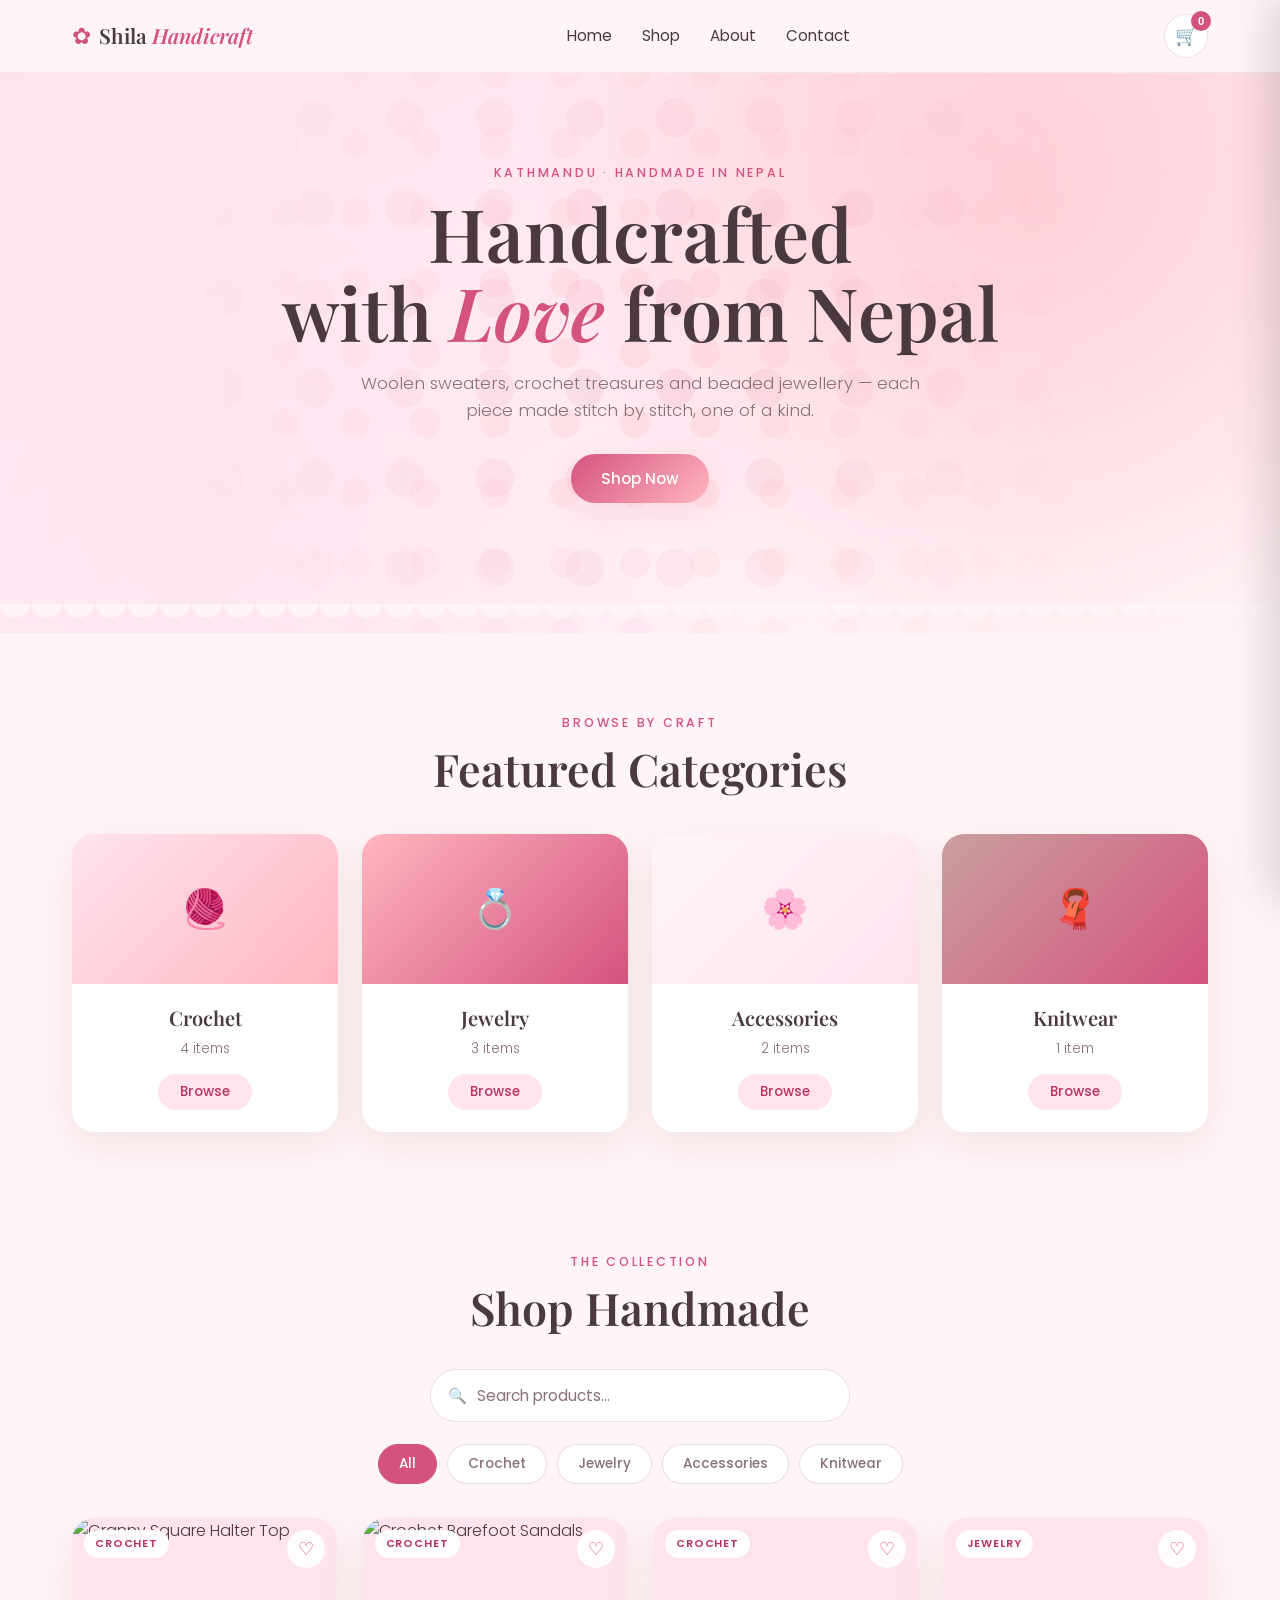
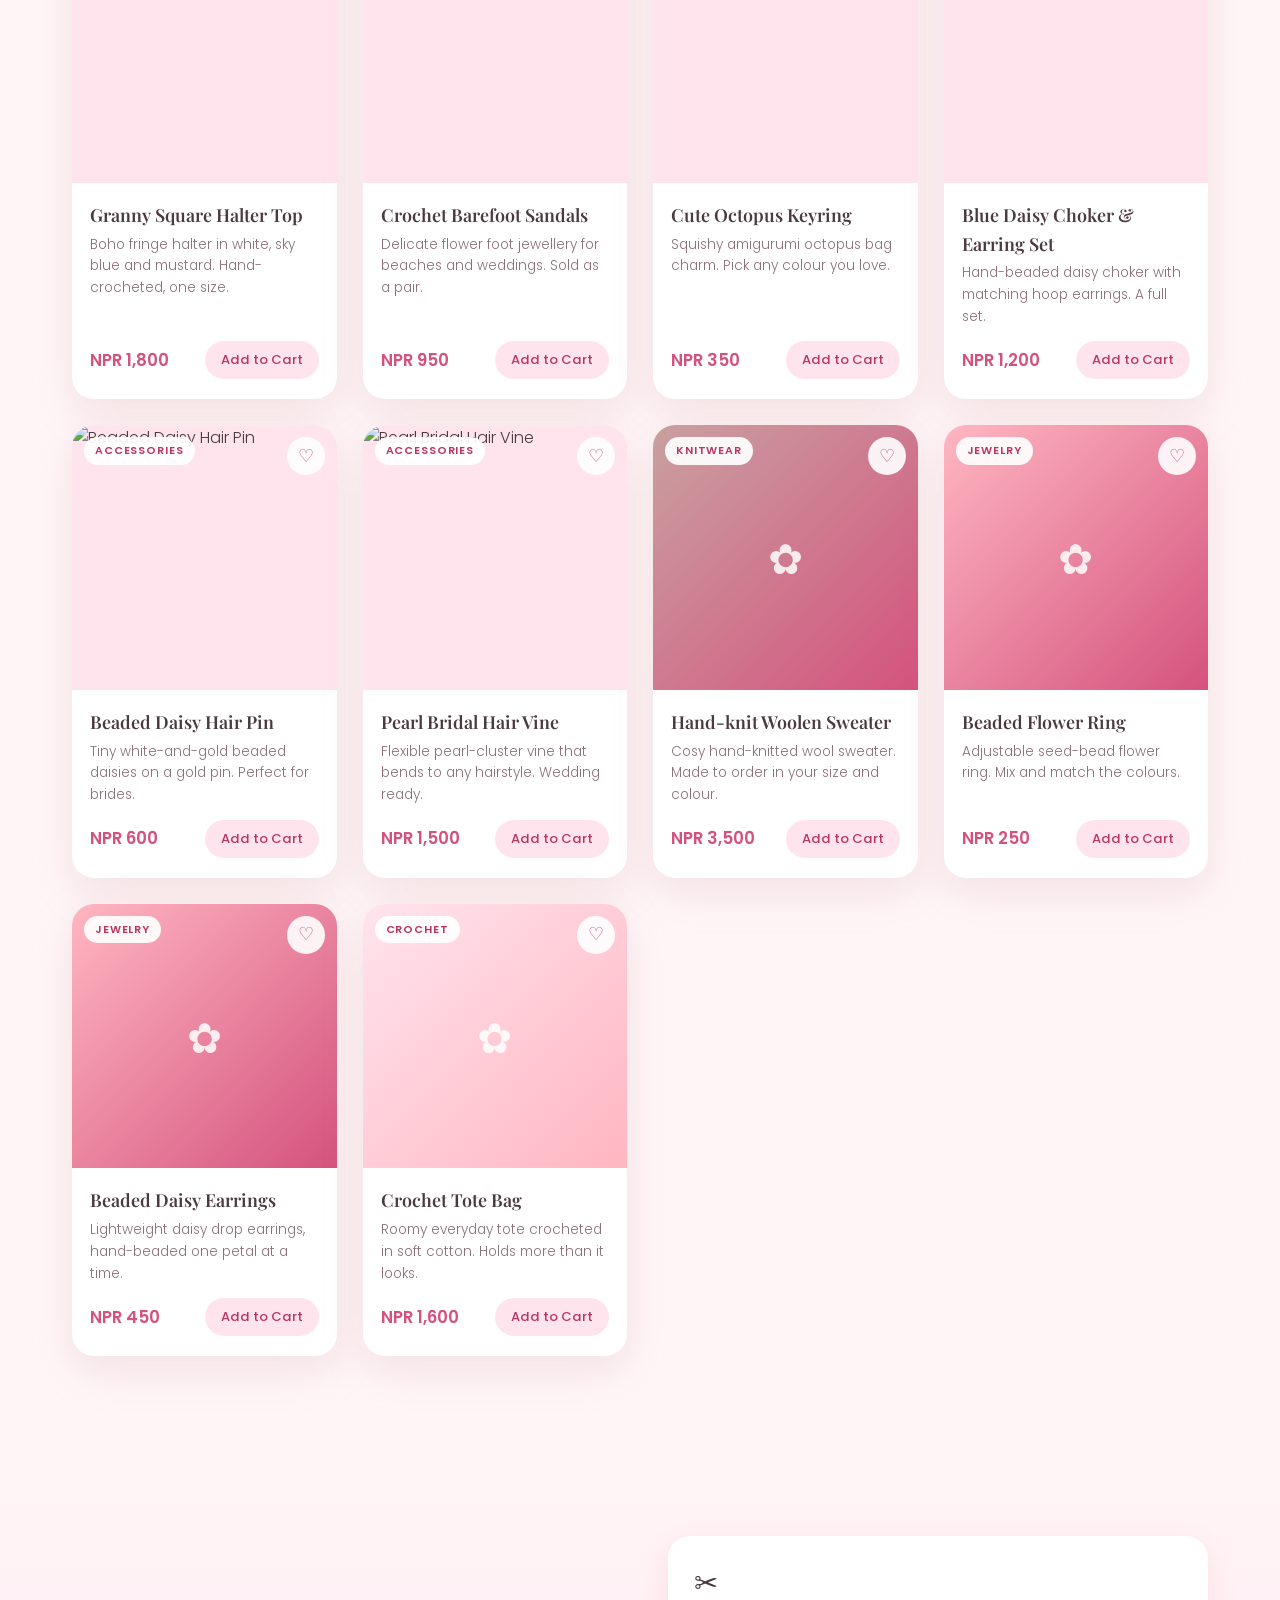
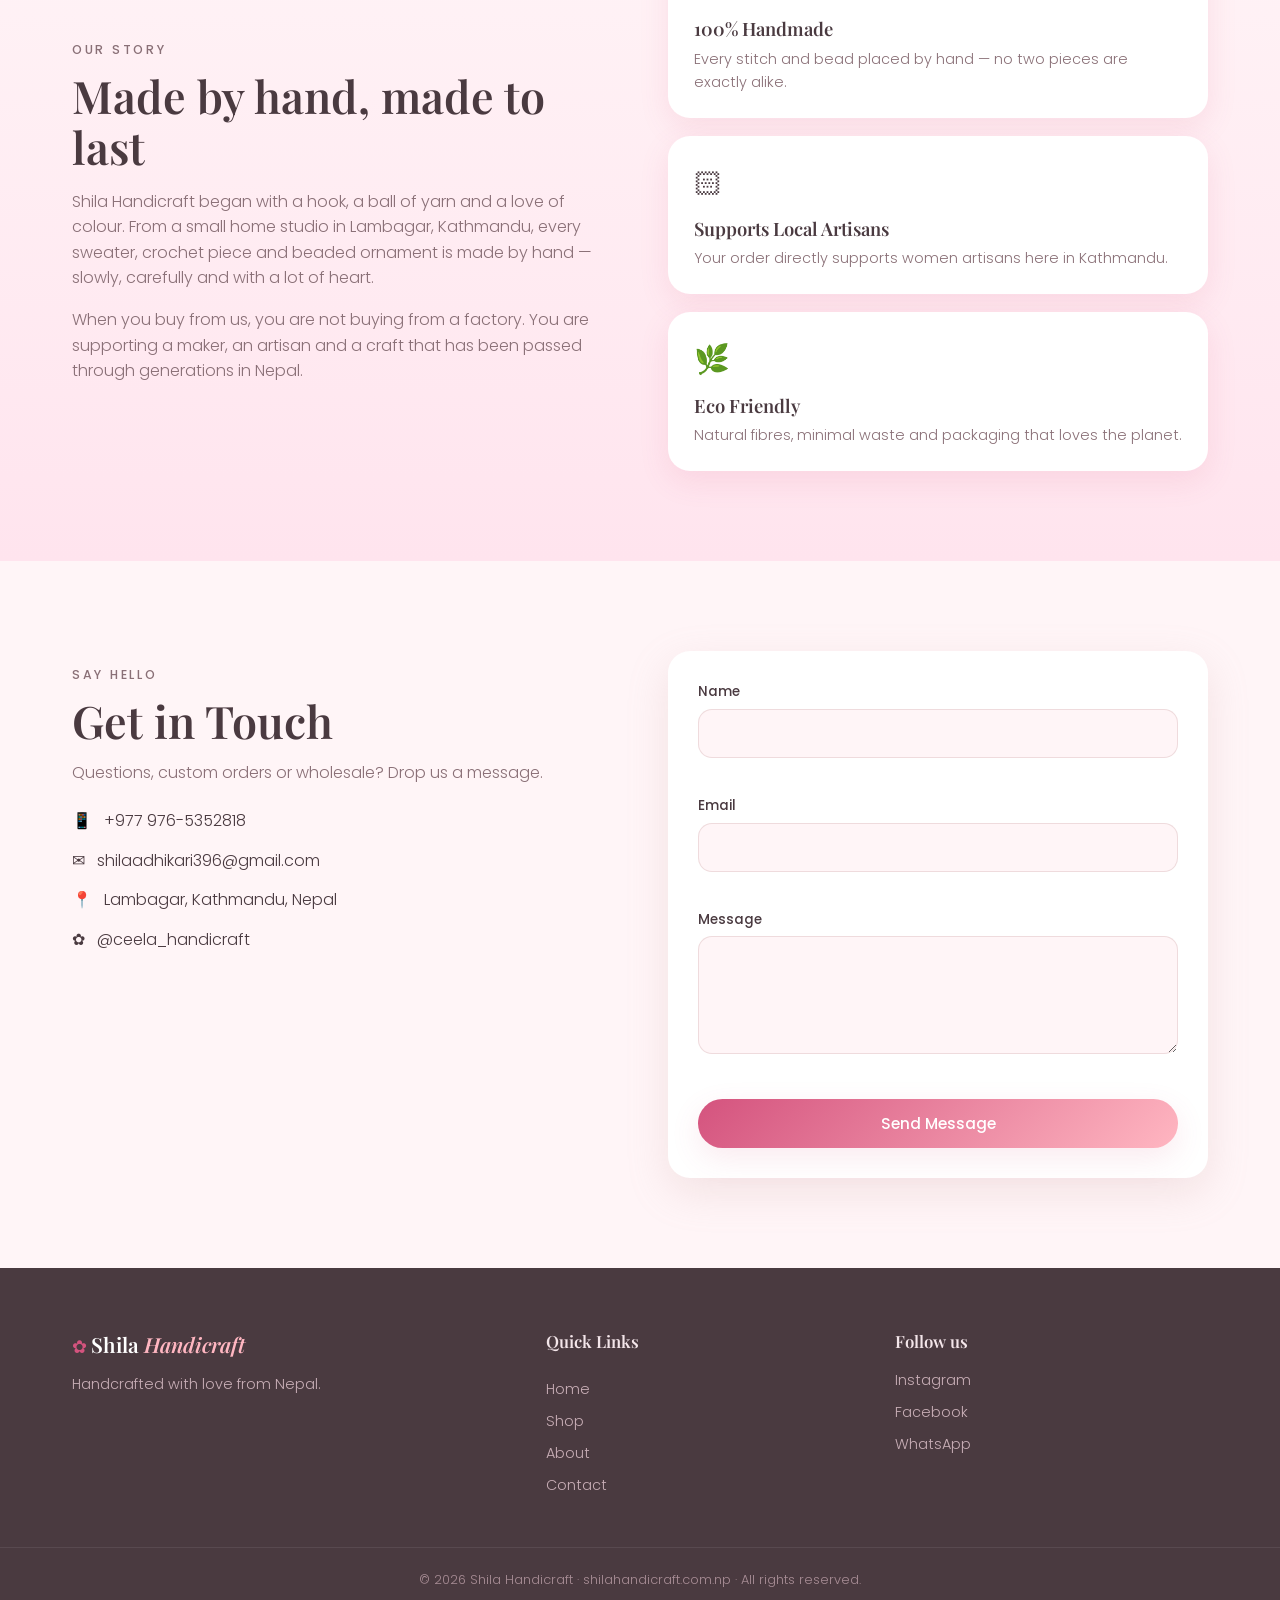
==== index.html @ a7c3d787 "Add files via upload" ====
<!DOCTYPE html>
<html lang="en">
<head>
  <meta charset="UTF-8" />
  <meta name="viewport" content="width=device-width, initial-scale=1.0" />

  <!-- ===== SEO / Page meta ===== -->
  <title>Shila Handicraft | Handmade Crochet, Knitwear &amp; Beaded Jewellery from Nepal</title>
  <meta name="description" content="Shila Handicraft makes hand-crafted woolen sweaters, crochet pieces, beaded rings, necklaces and earrings in Kathmandu, Nepal. Handmade with love." />
  <meta name="theme-color" content="#D4537E" />

  <!-- ===== Google Fonts: Playfair Display (headings) + Poppins (body) ===== -->
  <link rel="preconnect" href="https://fonts.googleapis.com" />
  <link rel="preconnect" href="https://fonts.gstatic.com" crossorigin />
  <link href="https://fonts.googleapis.com/css2?family=Playfair+Display:ital,wght@0,500;0,600;0,700;1,500&family=Poppins:wght@300;400;500;600&display=swap" rel="stylesheet" />

  <!-- ===== Stylesheet ===== -->
  <link rel="stylesheet" href="style.css" />
</head>

<body>

  <!-- =========================================================
       1. NAVBAR
  ========================================================== -->
  <header class="navbar" id="top">
    <div class="container nav-inner">
      <a href="#top" class="brand" aria-label="Shila Handicraft home">
        <span class="brand-mark" aria-hidden="true">&#10047;</span>
        <span class="brand-text">Shila <em>Handicraft</em></span>
      </a>

      <nav class="nav-links" id="navLinks" aria-label="Main navigation">
        <a href="#top" class="nav-link">Home</a>
        <a href="#shop" class="nav-link">Shop</a>
        <a href="#about" class="nav-link">About</a>
        <a href="#contact" class="nav-link">Contact</a>
      </nav>

      <div class="nav-actions">
        <!-- Cart button with live count badge -->
        <button class="cart-btn" id="cartBtn" aria-label="Open shopping cart">
          <span class="cart-icon" aria-hidden="true">&#128722;</span>
          <span class="cart-count" id="cartCount">0</span>
        </button>

        <!-- Hamburger for mobile -->
        <button class="hamburger" id="hamburger" aria-label="Toggle menu" aria-expanded="false">
          <span></span><span></span><span></span>
        </button>
      </div>
    </div>
  </header>

  <!-- =========================================================
       2. HERO
  ========================================================== -->
  <section class="hero">
    <div class="hero-petals" aria-hidden="true"></div>
    <div class="container hero-inner">
      <p class="eyebrow">Kathmandu &middot; Handmade in Nepal</p>
      <h1 class="hero-title">Handcrafted<br />with <em>Love</em> from Nepal</h1>
      <p class="hero-sub">
        Woolen sweaters, crochet treasures and beaded jewellery &mdash;
        each piece made stitch by stitch, one of a kind.
      </p>
      <button class="btn btn-primary" id="shopNowBtn">Shop Now</button>
    </div>
    <div class="hero-scallop" aria-hidden="true"></div>
  </section>

  <!-- =========================================================
       3. FEATURED CATEGORIES
  ========================================================== -->
  <section class="categories" aria-labelledby="catHeading">
    <div class="container">
      <p class="eyebrow center">Browse by craft</p>
      <h2 class="section-title center" id="catHeading">Featured Categories</h2>

      <div class="category-grid" id="categoryGrid">
        <!-- Category cards are rendered by script.js -->
      </div>
    </div>
  </section>

  <!-- =========================================================
       4. PRODUCT SHOP
  ========================================================== -->
  <section class="shop" id="shop" aria-labelledby="shopHeading">
    <div class="container">
      <p class="eyebrow center">The collection</p>
      <h2 class="section-title center" id="shopHeading">Shop Handmade</h2>

      <!-- Search -->
      <div class="shop-controls">
        <div class="search-wrap">
          <span class="search-icon" aria-hidden="true">&#128269;</span>
          <input
            type="search"
            id="searchInput"
            class="search-input"
            placeholder="Search products&hellip;"
            aria-label="Search products by name"
          />
        </div>

        <!-- Category filter buttons (rendered by script.js) -->
        <div class="filter-bar" id="filterBar" role="group" aria-label="Filter by category"></div>
      </div>

      <!-- Product grid -->
      <div class="product-grid" id="productGrid">
        <!-- Product cards are rendered by script.js -->
      </div>

      <!-- Empty state -->
      <p class="empty-state" id="emptyState" hidden>
        No pieces match your search. Try another word or category.
      </p>
    </div>
  </section>

  <!-- =========================================================
       5. SHOPPING CART (slide-in sidebar)
  ========================================================== -->
  <div class="overlay" id="overlay" hidden></div>

  <aside class="cart-drawer" id="cartDrawer" aria-label="Shopping cart" aria-hidden="true">
    <div class="cart-head">
      <h2 class="cart-title">Your Cart</h2>
      <button class="cart-close" id="cartClose" aria-label="Close cart">&times;</button>
    </div>

    <div class="cart-items" id="cartItems">
      <!-- Cart line items rendered by script.js -->
    </div>

    <p class="cart-empty" id="cartEmpty">Your cart is empty. Add something handmade.</p>

    <div class="cart-foot" id="cartFoot" hidden>
      <div class="cart-subtotal">
        <span>Subtotal</span>
        <strong id="cartSubtotal">NPR 0</strong>
      </div>
      <button class="btn btn-primary full" id="checkoutBtn">Proceed to Checkout</button>
      <button class="btn btn-ghost full" id="continueBtn">Continue Shopping</button>
    </div>
  </aside>

  <!-- =========================================================
       6. ABOUT
  ========================================================== -->
  <section class="about" id="about" aria-labelledby="aboutHeading">
    <div class="container about-inner">
      <div class="about-copy">
        <p class="eyebrow">Our story</p>
        <h2 class="section-title" id="aboutHeading">Made by hand, made to last</h2>
        <p>
          Shila Handicraft began with a hook, a ball of yarn and a love of
          colour. From a small home studio in Lambagar, Kathmandu, every
          sweater, crochet piece and beaded ornament is made by hand &mdash;
          slowly, carefully and with a lot of heart.
        </p>
        <p>
          When you buy from us, you are not buying from a factory. You are
          supporting a maker, an artisan and a craft that has been passed
          through generations in Nepal.
        </p>
      </div>

      <div class="highlight-grid">
        <div class="highlight">
          <span class="highlight-icon" aria-hidden="true">&#9986;</span>
          <h3>100% Handmade</h3>
          <p>Every stitch and bead placed by hand &mdash; no two pieces are exactly alike.</p>
        </div>
        <div class="highlight">
          <span class="highlight-icon" aria-hidden="true">&#127995;</span>
          <h3>Supports Local Artisans</h3>
          <p>Your order directly supports women artisans here in Kathmandu.</p>
        </div>
        <div class="highlight">
          <span class="highlight-icon" aria-hidden="true">&#127807;</span>
          <h3>Eco Friendly</h3>
          <p>Natural fibres, minimal waste and packaging that loves the planet.</p>
        </div>
      </div>
    </div>
  </section>

  <!-- =========================================================
       7. CONTACT
  ========================================================== -->
  <section class="contact" id="contact" aria-labelledby="contactHeading">
    <div class="container contact-inner">
      <div class="contact-info">
        <p class="eyebrow">Say hello</p>
        <h2 class="section-title" id="contactHeading">Get in Touch</h2>
        <p>Questions, custom orders or wholesale? Drop us a message.</p>
        <ul class="contact-list">
          <li><span aria-hidden="true">&#128241;</span> <a href="tel:+9779765352818">+977 976-5352818</a></li>
          <li><span aria-hidden="true">&#9993;</span> <a href="mailto:shilaadhikari396@gmail.com">shilaadhikari396@gmail.com</a></li>
          <li><span aria-hidden="true">&#128205;</span> Lambagar, Kathmandu, Nepal</li>
          <li><span aria-hidden="true">&#10047;</span> <a href="https://www.instagram.com/ceela_handicraft/" target="_blank" rel="noopener">@ceela_handicraft</a></li>
        </ul>
      </div>

      <!-- NOTE: not a <form> tag so submission is fully handled in JS -->
      <div class="contact-form" id="contactForm" novalidate>
        <div class="field">
          <label for="cfName">Name</label>
          <input type="text" id="cfName" />
          <small class="error" id="errName"></small>
        </div>
        <div class="field">
          <label for="cfEmail">Email</label>
          <input type="email" id="cfEmail" />
          <small class="error" id="errEmail"></small>
        </div>
        <div class="field">
          <label for="cfMessage">Message</label>
          <textarea id="cfMessage" rows="4"></textarea>
          <small class="error" id="errMessage"></small>
        </div>
        <button class="btn btn-primary full" id="contactSend">Send Message</button>
        <p class="form-success" id="formSuccess" hidden>Thank you! Your message has been sent.</p>
      </div>
    </div>
  </section>

  <!-- =========================================================
       8. FOOTER
  ========================================================== -->
  <footer class="footer">
    <div class="container footer-inner">
      <div class="footer-brand">
        <span class="brand-mark" aria-hidden="true">&#10047;</span>
        <span class="brand-text">Shila <em>Handicraft</em></span>
        <p class="footer-tag">Handcrafted with love from Nepal.</p>
      </div>

      <nav class="footer-links" aria-label="Footer navigation">
        <h4>Quick Links</h4>
        <a href="#top">Home</a>
        <a href="#shop">Shop</a>
        <a href="#about">About</a>
        <a href="#contact">Contact</a>
      </nav>

      <div class="footer-social">
        <h4>Follow us</h4>
        <div class="social-row">
          <a href="https://www.instagram.com/ceela_handicraft/" target="_blank" rel="noopener" aria-label="Instagram">Instagram</a>
          <a href="https://www.facebook.com/" target="_blank" rel="noopener" aria-label="Facebook">Facebook</a>
          <a href="https://wa.me/9779765352818" target="_blank" rel="noopener" aria-label="WhatsApp">WhatsApp</a>
        </div>
      </div>
    </div>
    <p class="copyright">&copy; <span id="year"></span> Shila Handicraft &middot; shilahandicraft.com.np &middot; All rights reserved.</p>
  </footer>

  <!-- =========================================================
       CHECKOUT MODAL
  ========================================================== -->
  <div class="modal" id="checkoutModal" hidden>
    <div class="modal-card" role="dialog" aria-modal="true" aria-labelledby="modalTitle">
      <button class="modal-close" id="modalClose" aria-label="Close">&times;</button>
      <span class="modal-mark" aria-hidden="true">&#10047;</span>
      <h2 id="modalTitle">Order Summary</h2>
      <div class="modal-items" id="modalItems"></div>
      <div class="modal-total">
        <span>Total</span>
        <strong id="modalTotal">NPR 0</strong>
      </div>
      <p class="modal-note">
        This is a demo checkout. To complete your order, message us on
        <a href="https://wa.me/9779765352818" target="_blank" rel="noopener">WhatsApp</a>
        or call +977 976-5352818.
      </p>
      <button class="btn btn-primary full" id="confirmOrderBtn">Confirm Order</button>
    </div>
  </div>

  <!-- Toast for small confirmations -->
  <div class="toast" id="toast" hidden></div>

  <!-- ===== Scripts ===== -->
  <script src="script.js"></script>
</body>
</html>
---- style.css ----
/* =========================================================
   SHILA HANDICRAFT — style.css
   Soft pink, feminine, handmade. All styles for index.html.
   ========================================================= */

/* ---------- Design tokens ---------- */
:root {
  --pink-soft: #FFE4EE;
  --pink-light: #FFB6C1;
  --rose-gold: #C9A0A0;
  --rose-deep: #D4537E;
  --rose-deeper: #b8355f;
  --cream: #FFF5F7;
  --ink: #4a3a40;
  --ink-soft: #8a7077;
  --white: #ffffff;

  --shadow-soft: 0 10px 30px rgba(212, 83, 126, 0.12);
  --shadow-card: 0 14px 40px rgba(201, 160, 160, 0.22);
  --radius: 22px;
  --radius-sm: 14px;
  --maxw: 1180px;

  --font-head: "Playfair Display", Georgia, serif;
  --font-body: "Poppins", "Segoe UI", sans-serif;
}

/* ---------- Reset ---------- */
* { margin: 0; padding: 0; box-sizing: border-box; }

/* The hidden attribute must always win over display rules below */
[hidden] { display: none !important; }

html { scroll-behavior: smooth; }

body {
  font-family: var(--font-body);
  color: var(--ink);
  background: var(--cream);
  line-height: 1.6;
  font-weight: 300;
  overflow-x: hidden;
}

img { max-width: 100%; display: block; }
a { color: inherit; text-decoration: none; }

.container { width: 100%; max-width: var(--maxw); margin: 0 auto; padding: 0 22px; }

/* ---------- Shared headings ---------- */
.eyebrow {
  font-size: 0.78rem;
  letter-spacing: 0.22em;
  text-transform: uppercase;
  color: var(--rose-deep);
  font-weight: 500;
  margin-bottom: 10px;
}
.eyebrow.center { text-align: center; }

.section-title {
  font-family: var(--font-head);
  font-weight: 600;
  font-size: clamp(1.9rem, 4vw, 2.8rem);
  line-height: 1.15;
  color: var(--ink);
}
.section-title.center { text-align: center; }
.section-title em { color: var(--rose-deep); font-style: italic; }

/* ---------- Buttons ---------- */
.btn {
  font-family: var(--font-body);
  font-size: 0.95rem;
  font-weight: 500;
  border: none;
  border-radius: 999px;
  padding: 13px 30px;
  cursor: pointer;
  transition: transform 0.2s ease, box-shadow 0.2s ease, background 0.2s ease;
}
.btn.full { width: 100%; }

.btn-primary {
  background: linear-gradient(135deg, var(--rose-deep), var(--pink-light));
  color: var(--white);
  box-shadow: var(--shadow-soft);
}
.btn-primary:hover { transform: translateY(-2px); box-shadow: 0 14px 34px rgba(212,83,126,0.3); }

.btn-ghost {
  background: transparent;
  color: var(--rose-deep);
  border: 1.5px solid var(--pink-light);
}
.btn-ghost:hover { background: var(--pink-soft); }

/* Visible keyboard focus everywhere */
a:focus-visible, button:focus-visible, input:focus-visible, textarea:focus-visible {
  outline: 3px solid var(--rose-deep);
  outline-offset: 2px;
  border-radius: 6px;
}

/* ---------- Brand mark ---------- */
.brand-mark { color: var(--rose-deep); font-size: 1.1em; }
.brand-text { font-family: var(--font-head); font-weight: 600; }
.brand-text em { font-style: italic; color: var(--rose-deep); }

/* =========================================================
   NAVBAR
   ========================================================= */
.navbar {
  position: sticky;
  top: 0;
  z-index: 50;
  background: rgba(255, 245, 247, 0.85);
  backdrop-filter: blur(10px);
  border-bottom: 1px solid rgba(201,160,160,0.18);
}
.nav-inner {
  display: flex;
  align-items: center;
  justify-content: space-between;
  height: 72px;
}
.brand { display: flex; align-items: center; gap: 8px; font-size: 1.3rem; }

.nav-links { display: flex; gap: 30px; }
.nav-link {
  font-size: 0.95rem;
  font-weight: 400;
  position: relative;
  padding: 4px 0;
}
.nav-link::after {
  content: "";
  position: absolute;
  left: 0; bottom: -2px;
  width: 0; height: 2px;
  background: var(--rose-deep);
  transition: width 0.25s ease;
}
.nav-link:hover::after { width: 100%; }

.nav-actions { display: flex; align-items: center; gap: 14px; }

.cart-btn {
  position: relative;
  background: var(--white);
  border: 1px solid rgba(201,160,160,0.3);
  width: 44px; height: 44px;
  border-radius: 50%;
  cursor: pointer;
  font-size: 1.15rem;
  display: grid; place-items: center;
  transition: transform 0.2s ease, box-shadow 0.2s ease;
}
.cart-btn:hover { transform: scale(1.06); box-shadow: var(--shadow-soft); }
.cart-count {
  position: absolute;
  top: -4px; right: -4px;
  background: var(--rose-deep);
  color: var(--white);
  font-size: 0.7rem;
  font-weight: 600;
  min-width: 20px; height: 20px;
  border-radius: 999px;
  display: grid; place-items: center;
  padding: 0 5px;
}

/* Hamburger */
.hamburger {
  display: none;
  flex-direction: column;
  gap: 5px;
  background: none;
  border: none;
  cursor: pointer;
  padding: 6px;
}
.hamburger span {
  width: 24px; height: 2px;
  background: var(--ink);
  border-radius: 2px;
  transition: transform 0.3s ease, opacity 0.3s ease;
}
.hamburger.open span:nth-child(1) { transform: translateY(7px) rotate(45deg); }
.hamburger.open span:nth-child(2) { opacity: 0; }
.hamburger.open span:nth-child(3) { transform: translateY(-7px) rotate(-45deg); }

/* =========================================================
   HERO
   ========================================================= */
.hero {
  position: relative;
  background:
    radial-gradient(circle at 80% 20%, rgba(255,182,193,0.55), transparent 45%),
    radial-gradient(circle at 15% 80%, rgba(255,228,238,0.8), transparent 50%),
    linear-gradient(160deg, var(--pink-soft), var(--cream));
  padding: 90px 0 130px;
  text-align: center;
  overflow: hidden;
}
.hero-inner { position: relative; z-index: 2; }
.hero-title {
  font-family: var(--font-head);
  font-weight: 600;
  font-size: clamp(2.4rem, 6.5vw, 4.6rem);
  line-height: 1.08;
  color: var(--ink);
  margin-bottom: 18px;
}
.hero-title em { font-style: italic; color: var(--rose-deep); }
.hero-sub {
  max-width: 560px;
  margin: 0 auto 30px;
  color: var(--ink-soft);
  font-size: 1.05rem;
}

/* Floating petals (signature decorative pattern) */
.hero-petals {
  position: absolute; inset: 0; z-index: 1;
  background-image:
    radial-gradient(circle, rgba(212,83,126,0.18) 30%, transparent 31%),
    radial-gradient(circle, rgba(255,182,193,0.45) 30%, transparent 31%);
  background-size: 90px 90px, 70px 70px;
  background-position: 0 0, 40px 35px;
  opacity: 0.5;
  mask-image: radial-gradient(circle at center, black 10%, transparent 70%);
}

/* Scalloped bottom edge — handmade signature */
.hero-scallop {
  position: absolute;
  left: 0; right: 0; bottom: -1px;
  height: 30px;
  background:
    radial-gradient(circle at 15px -3px, var(--cream) 16px, transparent 17px) repeat-x;
  background-size: 32px 30px;
}

/* =========================================================
   CATEGORIES
   ========================================================= */
.categories { padding: 80px 0; }
.category-grid {
  display: grid;
  grid-template-columns: repeat(4, 1fr);
  gap: 24px;
  margin-top: 40px;
}
.category-card {
  background: var(--white);
  border-radius: var(--radius);
  overflow: hidden;
  box-shadow: var(--shadow-card);
  text-align: center;
  transition: transform 0.3s ease;
}
.category-card:hover { transform: translateY(-6px); }
.category-thumb {
  height: 150px;
  display: grid; place-items: center;
  font-size: 2.4rem;
}
.category-card h3 {
  font-family: var(--font-head);
  font-weight: 600;
  font-size: 1.25rem;
  margin: 18px 0 4px;
}
.category-card .cat-count { color: var(--ink-soft); font-size: 0.85rem; }
.cat-browse {
  margin: 14px auto 22px;
  display: inline-block;
  background: var(--pink-soft);
  color: var(--rose-deeper);
  border: none;
  border-radius: 999px;
  padding: 8px 22px;
  font-family: var(--font-body);
  font-weight: 500;
  font-size: 0.85rem;
  cursor: pointer;
  transition: background 0.2s ease;
}
.cat-browse:hover { background: var(--pink-light); color: var(--white); }

/* =========================================================
   SHOP
   ========================================================= */
.shop { padding: 40px 0 90px; }
.shop-controls {
  margin: 36px 0 34px;
  display: flex;
  flex-direction: column;
  align-items: center;
  gap: 22px;
}
.search-wrap {
  position: relative;
  width: 100%; max-width: 420px;
}
.search-icon {
  position: absolute;
  left: 18px; top: 50%;
  transform: translateY(-50%);
  font-size: 0.95rem;
  opacity: 0.6;
}
.search-input {
  width: 100%;
  font-family: var(--font-body);
  font-size: 0.95rem;
  padding: 14px 18px 14px 46px;
  border: 1.5px solid rgba(201,160,160,0.3);
  border-radius: 999px;
  background: var(--white);
  color: var(--ink);
}
.search-input::placeholder { color: var(--ink-soft); }

.filter-bar { display: flex; flex-wrap: wrap; gap: 10px; justify-content: center; }
.filter-btn {
  font-family: var(--font-body);
  font-size: 0.85rem;
  font-weight: 500;
  padding: 9px 20px;
  border-radius: 999px;
  border: 1.5px solid rgba(201,160,160,0.35);
  background: var(--white);
  color: var(--ink-soft);
  cursor: pointer;
  transition: all 0.2s ease;
}
.filter-btn:hover { border-color: var(--pink-light); color: var(--rose-deep); }
.filter-btn.active {
  background: var(--rose-deep);
  border-color: var(--rose-deep);
  color: var(--white);
}

/* Product grid */
.product-grid {
  display: grid;
  grid-template-columns: repeat(4, 1fr);
  gap: 26px;
}
.product-card {
  position: relative;
  background: var(--white);
  border-radius: var(--radius);
  overflow: hidden;
  box-shadow: var(--shadow-card);
  display: flex;
  flex-direction: column;
  transition: transform 0.3s ease, box-shadow 0.3s ease;
}
.product-card:hover { transform: translateY(-6px); box-shadow: 0 20px 48px rgba(201,160,160,0.32); }

.product-media {
  position: relative;
  aspect-ratio: 1 / 1;
  background: var(--pink-soft);
  overflow: hidden;
}
.product-media img,
.product-media video {
  width: 100%; height: 100%;
  object-fit: cover;
  transition: transform 0.5s ease;
}
.product-card:hover .product-media img { transform: scale(1.06); }

/* Color-block placeholder for items without a photo yet */
.product-placeholder {
  width: 100%; height: 100%;
  display: grid; place-items: center;
  font-family: var(--font-head);
  font-size: 2.6rem;
  color: rgba(255,255,255,0.85);
}

.wishlist-btn {
  position: absolute;
  top: 12px; right: 12px;
  width: 38px; height: 38px;
  border-radius: 50%;
  border: none;
  background: rgba(255,255,255,0.9);
  cursor: pointer;
  font-size: 1.1rem;
  line-height: 1;
  display: grid; place-items: center;
  transition: transform 0.2s ease, background 0.2s ease;
  color: var(--rose-deep);
}
.wishlist-btn:hover { transform: scale(1.12); }
.wishlist-btn.active { background: var(--rose-deep); color: var(--white); }

.product-tag {
  position: absolute;
  top: 12px; left: 12px;
  background: rgba(255,255,255,0.92);
  color: var(--rose-deeper);
  font-size: 0.68rem;
  letter-spacing: 0.08em;
  text-transform: uppercase;
  font-weight: 600;
  padding: 5px 11px;
  border-radius: 999px;
}

.product-body { padding: 18px 18px 20px; display: flex; flex-direction: column; flex: 1; }
.product-name {
  font-family: var(--font-head);
  font-weight: 600;
  font-size: 1.12rem;
  margin-bottom: 4px;
}
.product-desc { color: var(--ink-soft); font-size: 0.85rem; margin-bottom: 14px; flex: 1; }
.product-foot { display: flex; align-items: center; justify-content: space-between; gap: 10px; }
.product-price { font-weight: 600; color: var(--rose-deep); font-size: 1.05rem; }
.add-btn {
  background: var(--pink-soft);
  color: var(--rose-deeper);
  border: none;
  border-radius: 999px;
  padding: 9px 16px;
  font-family: var(--font-body);
  font-weight: 500;
  font-size: 0.82rem;
  cursor: pointer;
  transition: background 0.2s ease, color 0.2s ease;
  white-space: nowrap;
}
.add-btn:hover { background: var(--rose-deep); color: var(--white); }

.empty-state { text-align: center; color: var(--ink-soft); padding: 40px 0; }

/* =========================================================
   CART DRAWER + OVERLAY
   ========================================================= */
.overlay {
  position: fixed; inset: 0;
  background: rgba(74,58,64,0.45);
  z-index: 80;
  opacity: 0;
  transition: opacity 0.3s ease;
}
.overlay.show { opacity: 1; }

.cart-drawer {
  position: fixed;
  top: 0; right: 0;
  height: 100%;
  width: 380px; max-width: 88vw;
  background: var(--cream);
  z-index: 90;
  box-shadow: -10px 0 40px rgba(74,58,64,0.2);
  transform: translateX(100%);
  transition: transform 0.35s cubic-bezier(0.22, 1, 0.36, 1);
  display: flex;
  flex-direction: column;
}
.cart-drawer.open { transform: translateX(0); }

.cart-head {
  display: flex; align-items: center; justify-content: space-between;
  padding: 22px 24px;
  border-bottom: 1px solid rgba(201,160,160,0.2);
}
.cart-title { font-family: var(--font-head); font-weight: 600; font-size: 1.4rem; }
.cart-close { background: none; border: none; font-size: 1.8rem; line-height: 1; cursor: pointer; color: var(--ink-soft); }
.cart-close:hover { color: var(--rose-deep); }

.cart-items { flex: 1; overflow-y: auto; padding: 18px 24px; }
.cart-empty { padding: 50px 24px; text-align: center; color: var(--ink-soft); }

.cart-line { display: flex; gap: 14px; padding: 14px 0; border-bottom: 1px solid rgba(201,160,160,0.18); }
.cart-line-media {
  width: 64px; height: 64px; flex-shrink: 0;
  border-radius: var(--radius-sm);
  overflow: hidden;
  display: grid; place-items: center;
  font-size: 1.4rem; color: #fff;
}
.cart-line-media img, .cart-line-media video { width: 100%; height: 100%; object-fit: cover; }
.cart-line-info { flex: 1; }
.cart-line-name { font-weight: 500; font-size: 0.9rem; }
.cart-line-price { color: var(--rose-deep); font-size: 0.85rem; font-weight: 500; }
.qty-row { display: flex; align-items: center; gap: 10px; margin-top: 8px; }
.qty-btn {
  width: 26px; height: 26px;
  border-radius: 50%;
  border: 1px solid rgba(201,160,160,0.4);
  background: var(--white);
  cursor: pointer;
  font-size: 1rem; line-height: 1;
  display: grid; place-items: center;
}
.qty-btn:hover { background: var(--pink-soft); }
.qty-num { min-width: 18px; text-align: center; font-size: 0.9rem; }
.line-remove { margin-left: auto; background: none; border: none; cursor: pointer; color: var(--ink-soft); font-size: 0.8rem; }
.line-remove:hover { color: var(--rose-deep); text-decoration: underline; }

.cart-foot { padding: 20px 24px 26px; border-top: 1px solid rgba(201,160,160,0.2); display: flex; flex-direction: column; gap: 12px; }
.cart-subtotal { display: flex; justify-content: space-between; font-size: 1.05rem; }
.cart-subtotal strong { color: var(--rose-deep); font-family: var(--font-head); }

/* =========================================================
   ABOUT
   ========================================================= */
.about { padding: 90px 0; background: linear-gradient(180deg, var(--cream), var(--pink-soft)); }
.about-inner { display: grid; grid-template-columns: 1fr 1fr; gap: 56px; align-items: center; }
.about-copy p { color: var(--ink-soft); margin-top: 16px; }
.highlight-grid { display: grid; gap: 18px; }
.highlight {
  background: var(--white);
  border-radius: var(--radius);
  padding: 24px 26px;
  box-shadow: var(--shadow-soft);
}
.highlight-icon { font-size: 1.8rem; }
.highlight h3 { font-family: var(--font-head); font-weight: 600; font-size: 1.15rem; margin: 8px 0 4px; }
.highlight p { color: var(--ink-soft); font-size: 0.9rem; }

/* =========================================================
   CONTACT
   ========================================================= */
.contact { padding: 90px 0; }
.contact-inner { display: grid; grid-template-columns: 1fr 1fr; gap: 56px; align-items: start; }
.contact-info p { color: var(--ink-soft); margin-top: 14px; }
.contact-list { list-style: none; margin-top: 22px; display: flex; flex-direction: column; gap: 14px; }
.contact-list li { display: flex; align-items: center; gap: 12px; }
.contact-list a:hover { color: var(--rose-deep); }

.contact-form {
  background: var(--white);
  border-radius: var(--radius);
  padding: 30px;
  box-shadow: var(--shadow-card);
}
.field { margin-bottom: 18px; }
.field label { display: block; font-size: 0.85rem; font-weight: 500; margin-bottom: 6px; }
.field input, .field textarea {
  width: 100%;
  font-family: var(--font-body);
  font-size: 0.95rem;
  padding: 12px 14px;
  border: 1.5px solid rgba(201,160,160,0.3);
  border-radius: var(--radius-sm);
  background: var(--cream);
  color: var(--ink);
  resize: vertical;
}
.field input:focus, .field textarea:focus { border-color: var(--rose-deep); }
.error { color: #c0392b; font-size: 0.78rem; display: block; margin-top: 5px; min-height: 14px; }
.field.invalid input, .field.invalid textarea { border-color: #e07a8b; }
.form-success { margin-top: 14px; color: #2e8b57; font-weight: 500; text-align: center; }

/* =========================================================
   FOOTER
   ========================================================= */
.footer { background: var(--ink); color: #f4e6ea; padding: 60px 0 0; }
.footer-inner { display: grid; grid-template-columns: 1.4fr 1fr 1fr; gap: 36px; }
.footer-brand .brand-text { color: #fff; font-size: 1.3rem; }
.footer-brand .brand-text em { color: var(--pink-light); }
.footer-tag { margin-top: 12px; color: #c8aeb6; font-size: 0.9rem; }
.footer h4 { font-family: var(--font-head); font-weight: 600; margin-bottom: 14px; font-size: 1.05rem; }
.footer-links { display: flex; flex-direction: column; gap: 9px; }
.footer-links a, .social-row a { color: #c8aeb6; font-size: 0.9rem; transition: color 0.2s ease; }
.footer-links a:hover, .social-row a:hover { color: var(--pink-light); }
.social-row { display: flex; flex-direction: column; gap: 9px; }
.copyright {
  text-align: center;
  margin-top: 50px;
  padding: 22px;
  border-top: 1px solid rgba(255,255,255,0.08);
  color: #a98e96;
  font-size: 0.8rem;
}

/* =========================================================
   CHECKOUT MODAL + TOAST
   ========================================================= */
.modal {
  position: fixed; inset: 0;
  z-index: 100;
  background: rgba(74,58,64,0.5);
  display: grid; place-items: center;
  padding: 20px;
  animation: fadeIn 0.25s ease;
}
.modal-card {
  position: relative;
  background: var(--cream);
  border-radius: var(--radius);
  width: 100%; max-width: 440px;
  padding: 36px 30px 30px;
  text-align: center;
  box-shadow: 0 30px 70px rgba(74,58,64,0.35);
  max-height: 90vh; overflow-y: auto;
}
.modal-close { position: absolute; top: 14px; right: 18px; background: none; border: none; font-size: 1.6rem; cursor: pointer; color: var(--ink-soft); }
.modal-mark { font-size: 2rem; color: var(--rose-deep); }
.modal-card h2 { font-family: var(--font-head); font-weight: 600; margin: 6px 0 18px; }
.modal-items { text-align: left; margin-bottom: 16px; }
.modal-line { display: flex; justify-content: space-between; padding: 7px 0; border-bottom: 1px dashed rgba(201,160,160,0.3); font-size: 0.9rem; }
.modal-total { display: flex; justify-content: space-between; font-size: 1.1rem; margin: 8px 0 16px; }
.modal-total strong { color: var(--rose-deep); font-family: var(--font-head); }
.modal-note { font-size: 0.82rem; color: var(--ink-soft); margin-bottom: 18px; }
.modal-note a { color: var(--rose-deep); text-decoration: underline; }

.toast {
  position: fixed;
  bottom: 24px; left: 50%;
  transform: translateX(-50%) translateY(20px);
  background: var(--ink);
  color: #fff;
  padding: 13px 24px;
  border-radius: 999px;
  font-size: 0.88rem;
  z-index: 120;
  opacity: 0;
  transition: opacity 0.3s ease, transform 0.3s ease;
  box-shadow: var(--shadow-soft);
}
.toast.show { opacity: 1; transform: translateX(-50%) translateY(0); }

@keyframes fadeIn { from { opacity: 0; } to { opacity: 1; } }

/* =========================================================
   SCROLL FADE-IN (Intersection Observer adds .visible)
   ========================================================= */
.reveal { opacity: 0; transform: translateY(28px); transition: opacity 0.7s ease, transform 0.7s ease; }
.reveal.visible { opacity: 1; transform: translateY(0); }

/* =========================================================
   RESPONSIVE
   ========================================================= */
@media (max-width: 980px) {
  .category-grid { grid-template-columns: repeat(2, 1fr); }
  .product-grid { grid-template-columns: repeat(3, 1fr); }
  .about-inner, .contact-inner { grid-template-columns: 1fr; gap: 36px; }
  .footer-inner { grid-template-columns: 1fr 1fr; }
}

@media (max-width: 720px) {
  .nav-links {
    position: fixed;
    top: 72px; right: 0;
    width: 240px;
    height: calc(100vh - 72px);
    background: var(--cream);
    flex-direction: column;
    gap: 0;
    padding: 20px;
    transform: translateX(100%);
    transition: transform 0.3s ease;
    box-shadow: -8px 0 30px rgba(74,58,64,0.15);
  }
  .nav-links.open { transform: translateX(0); }
  .nav-link { padding: 14px 0; border-bottom: 1px solid rgba(201,160,160,0.18); }
  .nav-link::after { display: none; }
  .hamburger { display: flex; }
  .product-grid { grid-template-columns: repeat(2, 1fr); }
}

@media (max-width: 480px) {
  .product-grid { grid-template-columns: 1fr; }
  .category-grid { grid-template-columns: 1fr; }
  .footer-inner { grid-template-columns: 1fr; }
  .hero { padding: 64px 0 100px; }
  .product-foot { flex-direction: column; align-items: stretch; }
  .add-btn { width: 100%; }
}

/* Respect reduced-motion preferences */
@media (prefers-reduced-motion: reduce) {
  * { animation: none !important; transition: none !important; scroll-behavior: auto !important; }
  .reveal { opacity: 1; transform: none; }
}
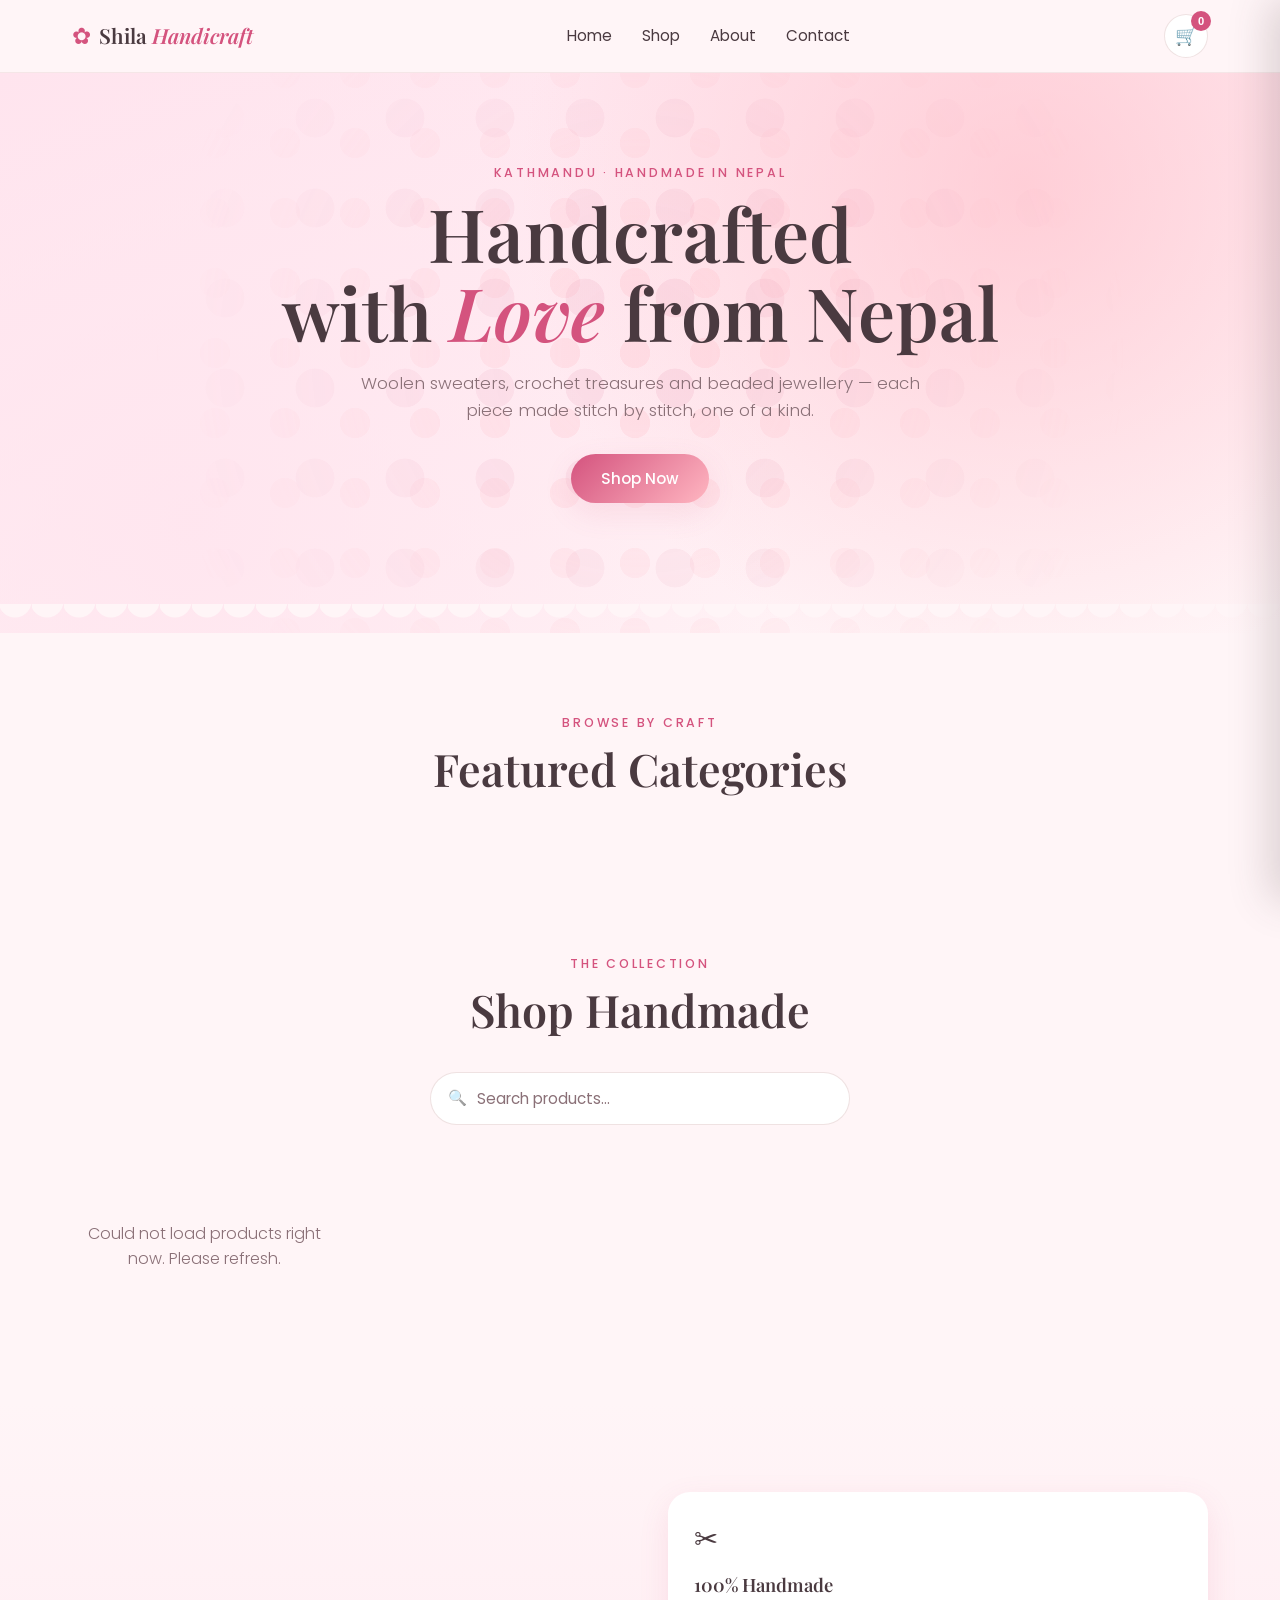
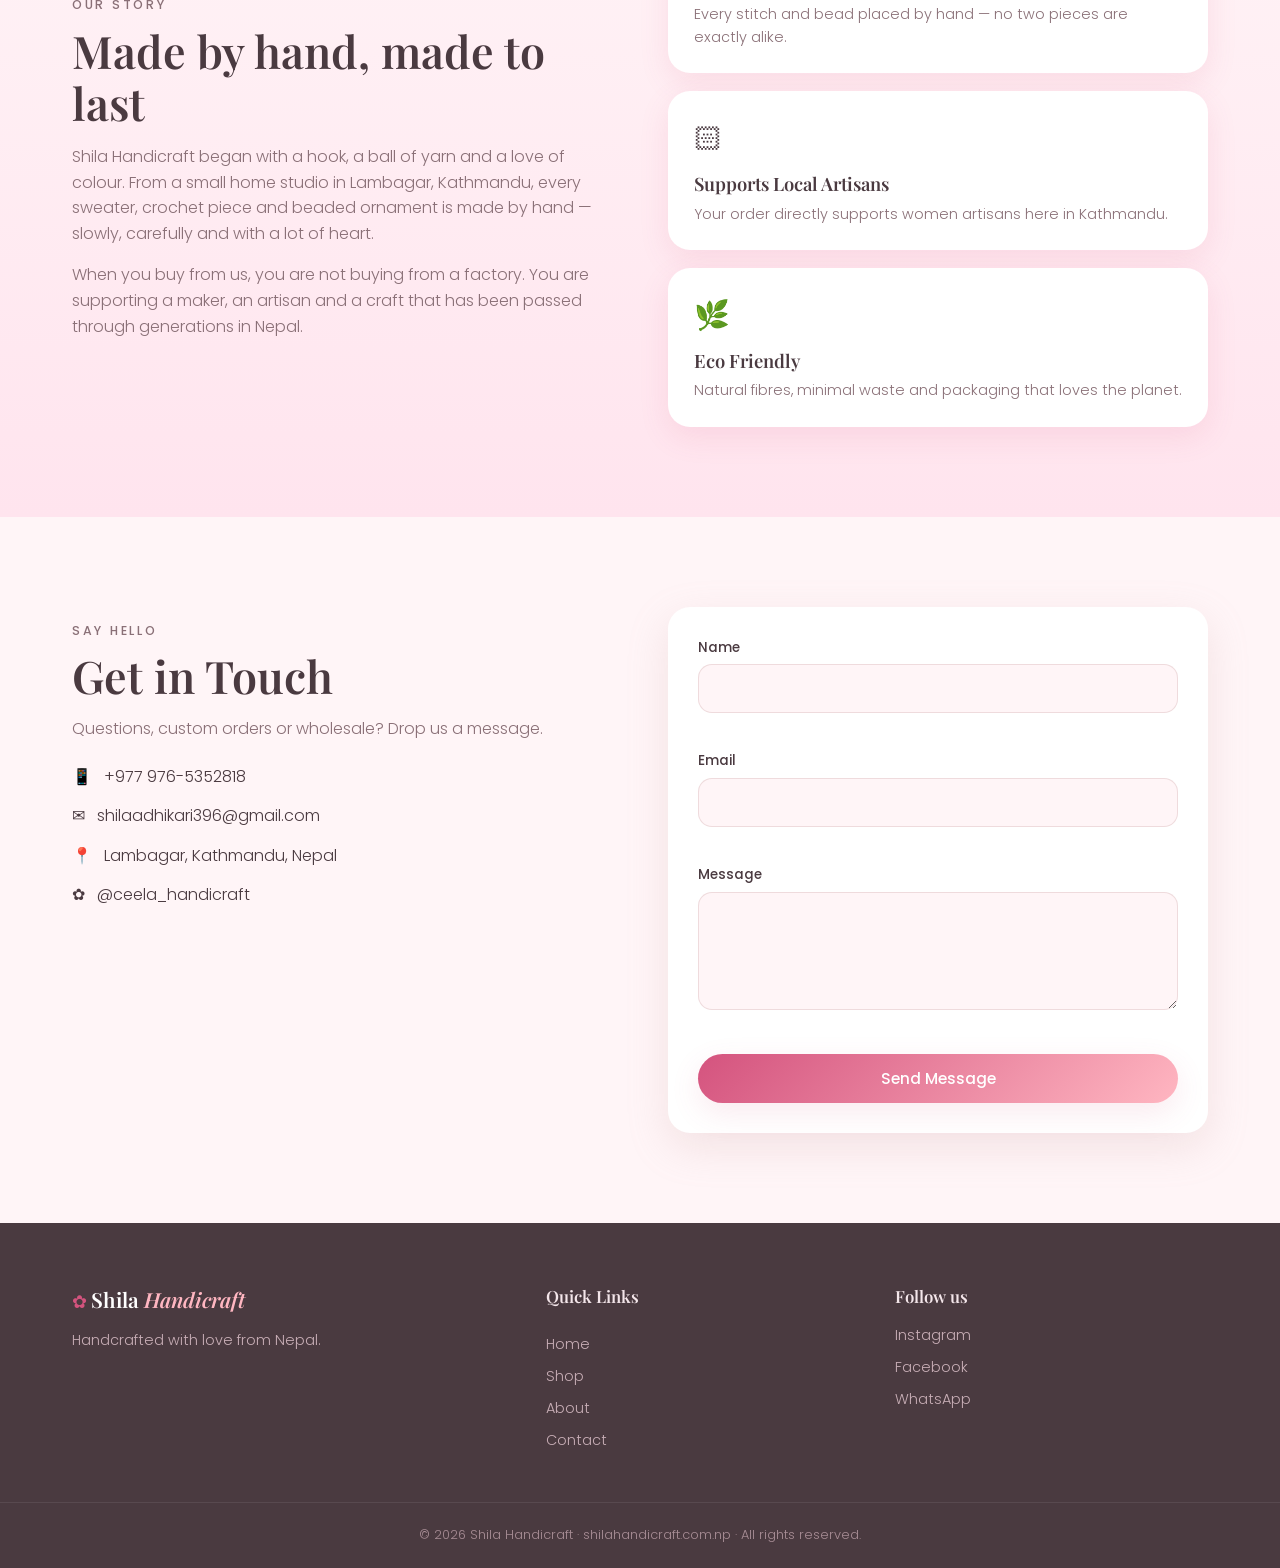
==== commit 67b2b5f7: "Update index.html" ====
--- a/index.html
+++ b/index.html
@@ -277,7 +277,12 @@
         <a href="https://wa.me/9779765352818" target="_blank" rel="noopener">WhatsApp</a>
         or call +977 976-5352818.
       </p>
-      <button class="btn btn-primary full" id="confirmOrderBtn">Confirm Order</button>
+      <button class="btn btn-primary full" id="confirmOrderBtn">Place Order</button>
+<div id="paymentButtons" hidden style="display:flex; flex-direction:column; gap:.6rem; margin-top:1rem;">
+  <p style="font-size:.85rem; color:#888; margin-bottom:.2rem;">Choose a payment method:</p>
+  <button class="btn btn-primary full" id="payEsewaBtn" style="background:#60bb46;">Pay with eSewa</button>
+  <button class="btn btn-primary full" id="payKhaltiBtn" style="background:#5c2d91;">Pay with Khalti / Card / Mobile Banking</button>
+</div>
     </div>
   </div>
 
